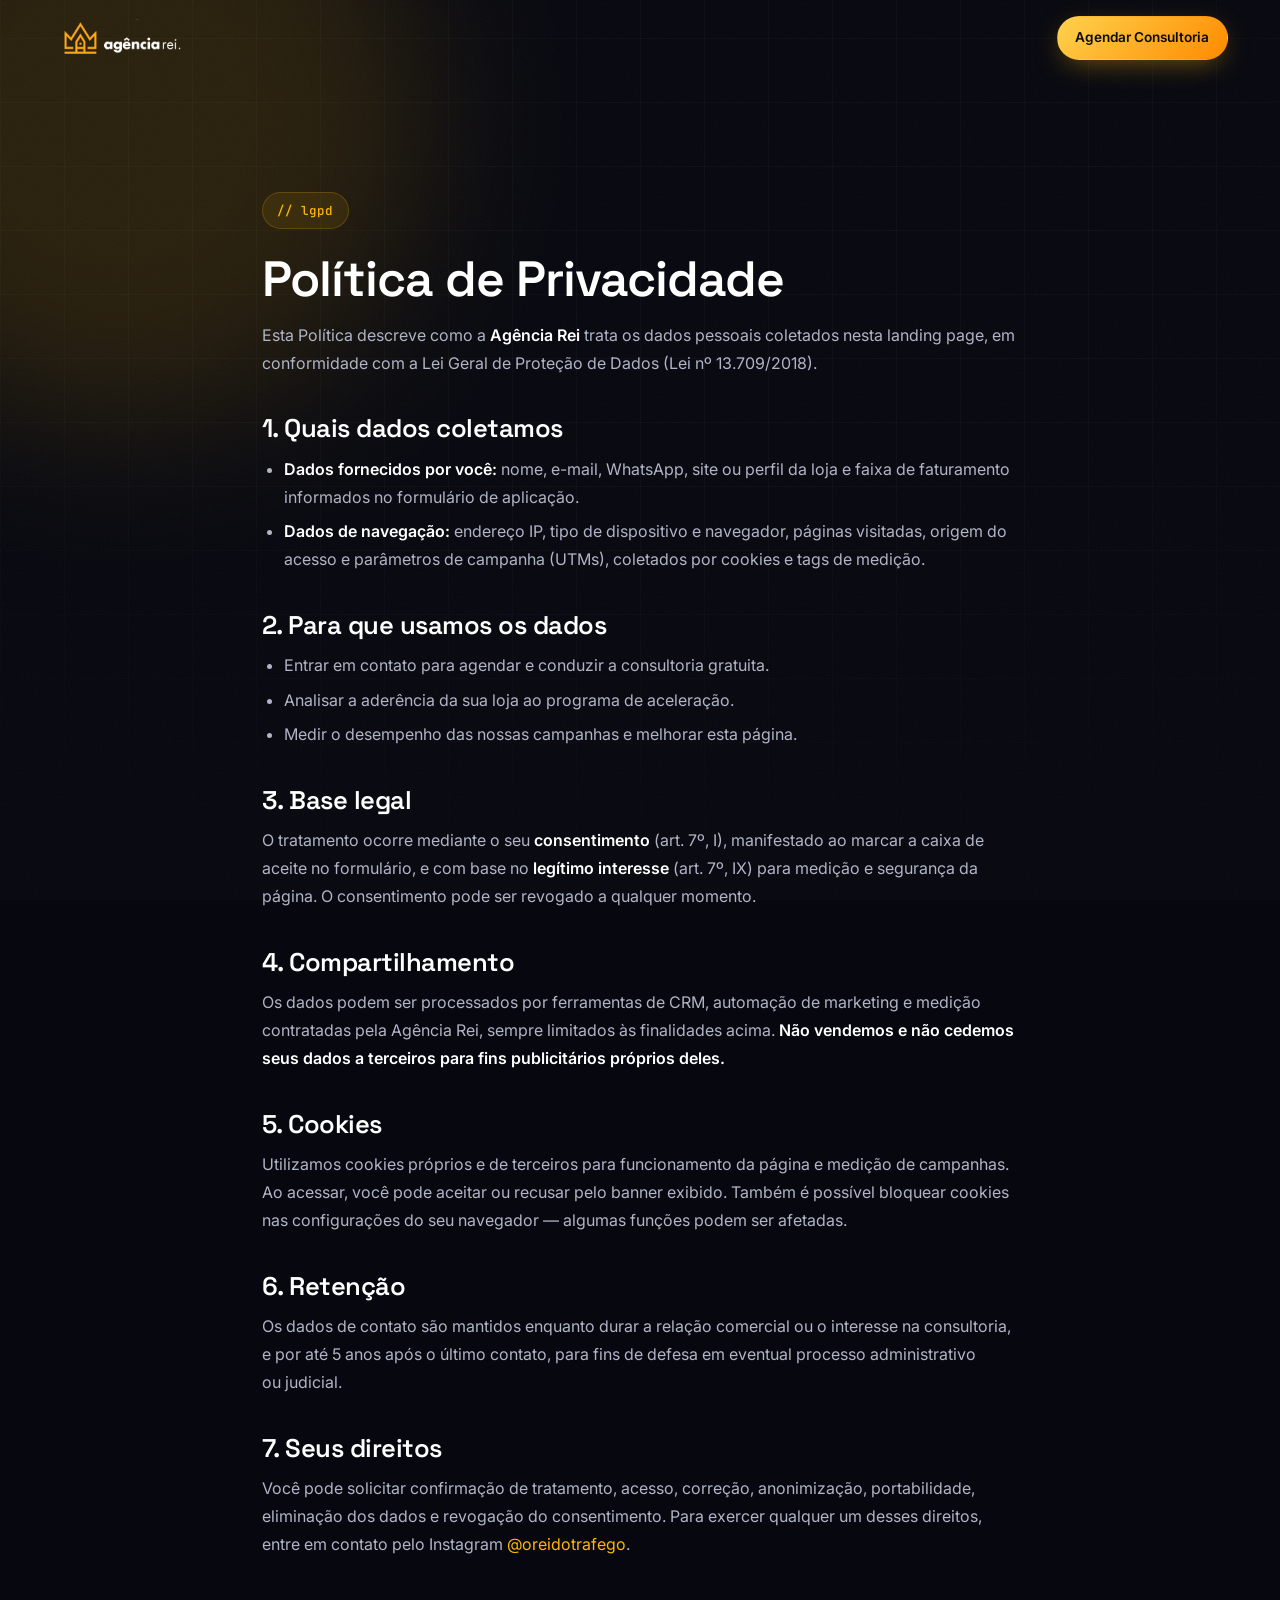
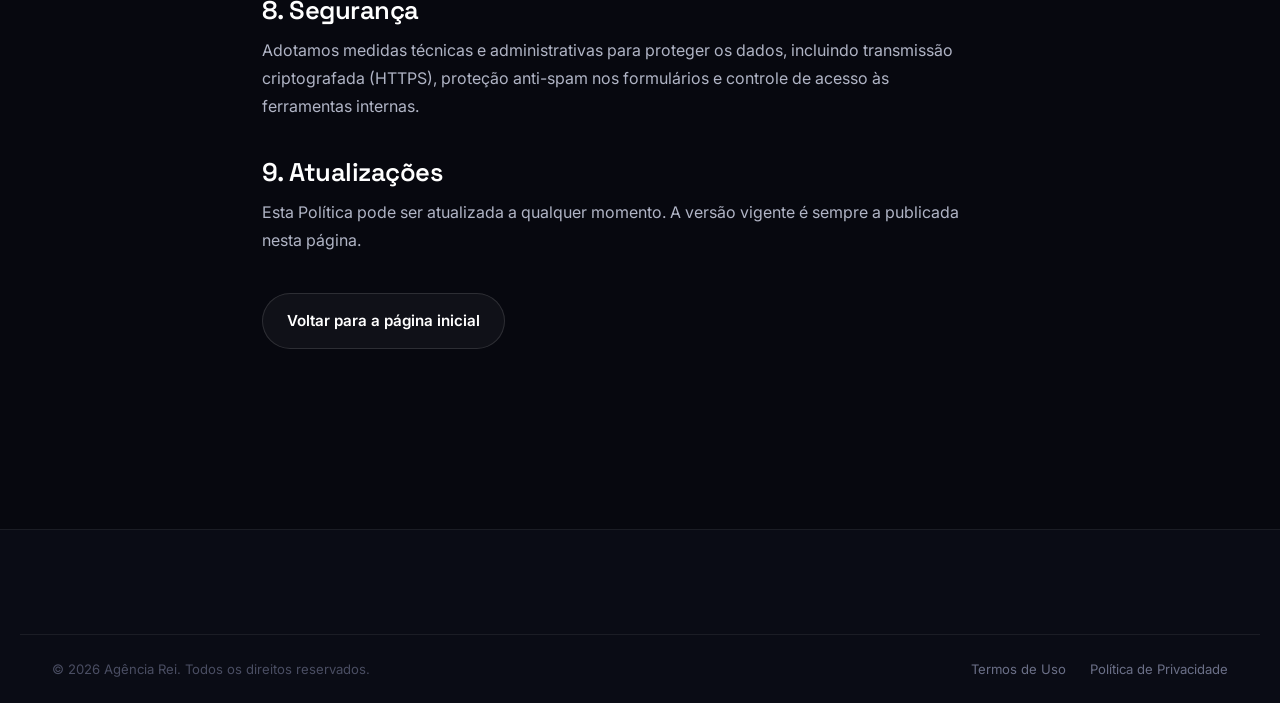
==== privacidade.html @ 8966f30b "Add files via upload" ====
<!DOCTYPE html>
<html lang="pt-BR" class="no-js">
<head>
<meta charset="UTF-8" />
<meta name="viewport" content="width=device-width, initial-scale=1.0, viewport-fit=cover" />
<meta name="theme-color" content="#07080F" />
<title>Política de Privacidade | Agência Rei</title>
<meta name="description" content="Política de Privacidade da Agência Rei, em conformidade com a LGPD (Lei nº 13.709/2018)." />
<meta name="robots" content="noindex, follow" />
<link rel="canonical" href="https://moda.agenciarei.com.br/privacidade.html" />
<link rel="icon" type="image/png" sizes="180x180" href="assets/img/favicon-180.png" />
<link rel="preconnect" href="https://fonts.googleapis.com" />
<link rel="preconnect" href="https://fonts.gstatic.com" crossorigin />
<link href="https://fonts.googleapis.com/css2?family=Space+Grotesk:wght@400;500;600;700&family=Inter:wght@300;400;500;600;700&family=JetBrains+Mono:wght@400;500&display=swap" rel="stylesheet" />
<link rel="stylesheet" href="assets/css/styles.css" />
<script>document.documentElement.classList.remove('no-js');</script>
<style>
  .legal { max-width: 820px; margin-inline: auto; }
  .legal h2 { font-size: clamp(1.2rem, 2.4vw, 1.6rem); margin: 2.4rem 0 .8rem; }
  .legal p, .legal li { line-height: 1.75; }
  .legal ul { list-style: disc; padding-left: 1.4rem; margin-top: .6rem; }
  .legal li { margin-bottom: .4rem; }
</style>
</head>
<body id="topo">

<div class="bg-layers" aria-hidden="true">
  <div class="bg-grid"></div>
  <div class="orb orb--gold"></div>
  <div class="bg-noise"></div>
</div>

<header class="nav" id="nav" data-state="scrolled">
  <div class="container nav__inner">
    <a class="nav__brand" href="index.html" aria-label="Agência Rei — início">
      <picture>
        <source srcset="assets/img/logo-agencia-rei.webp" type="image/webp" />
        <img src="assets/img/logo-agencia-rei.png" alt="Agência Rei" width="420" height="112" />
      </picture>
    </a>
    <a class="btn btn--primary btn--sm" data-cta="nav-legal" href="index.html#agendar">Agendar Consultoria</a>
  </div>
</header>

<main>
  <section class="section">
    <div class="container legal">
      <p class="eyebrow">// lgpd</p>
      <h1 class="h2">Política de Privacidade</h1>
      <p style="margin-top:1rem">Esta Política descreve como a <strong>Agência Rei</strong> trata os dados pessoais coletados nesta landing page, em conformidade com a Lei Geral de Proteção de Dados (Lei nº 13.709/2018).</p>

      <h2>1. Quais dados coletamos</h2>
      <ul>
        <li><strong>Dados fornecidos por você:</strong> nome, e-mail, WhatsApp, site ou perfil da loja e faixa de faturamento informados no formulário de aplicação.</li>
        <li><strong>Dados de navegação:</strong> endereço IP, tipo de dispositivo e navegador, páginas visitadas, origem do acesso e parâmetros de campanha (UTMs), coletados por cookies e tags de medição.</li>
      </ul>

      <h2>2. Para que usamos os dados</h2>
      <ul>
        <li>Entrar em contato para agendar e conduzir a consultoria gratuita.</li>
        <li>Analisar a aderência da sua loja ao programa de aceleração.</li>
        <li>Medir o desempenho das nossas campanhas e melhorar esta página.</li>
      </ul>

      <h2>3. Base legal</h2>
      <p>O tratamento ocorre mediante o seu <strong>consentimento</strong> (art. 7º, I), manifestado ao marcar a caixa de aceite no formulário, e com base no <strong>legítimo interesse</strong> (art. 7º, IX) para medição e segurança da página. O consentimento pode ser revogado a qualquer momento.</p>

      <h2>4. Compartilhamento</h2>
      <p>Os dados podem ser processados por ferramentas de CRM, automação de marketing e medição contratadas pela Agência Rei, sempre limitados às finalidades acima. <strong>Não vendemos e não cedemos seus dados a terceiros para fins publicitários próprios deles.</strong></p>

      <h2>5. Cookies</h2>
      <p>Utilizamos cookies próprios e de terceiros para funcionamento da página e medição de campanhas. Ao acessar, você pode aceitar ou recusar pelo banner exibido. Também é possível bloquear cookies nas configurações do seu navegador — algumas funções podem ser afetadas.</p>

      <h2>6. Retenção</h2>
      <p>Os dados de contato são mantidos enquanto durar a relação comercial ou o interesse na consultoria, e por até 5 anos após o último contato, para fins de defesa em eventual processo administrativo ou judicial.</p>

      <h2>7. Seus direitos</h2>
      <p>Você pode solicitar confirmação de tratamento, acesso, correção, anonimização, portabilidade, eliminação dos dados e revogação do consentimento. Para exercer qualquer um desses direitos, entre em contato pelo Instagram <a href="https://www.instagram.com/oreidotrafego" target="_blank" rel="noopener" style="color:var(--gold)">@oreidotrafego</a>.</p>

      <h2>8. Segurança</h2>
      <p>Adotamos medidas técnicas e administrativas para proteger os dados, incluindo transmissão criptografada (HTTPS), proteção anti-spam nos formulários e controle de acesso às ferramentas internas.</p>

      <h2>9. Atualizações</h2>
      <p>Esta Política pode ser atualizada a qualquer momento. A versão vigente é sempre a publicada nesta página.</p>

      <p style="margin-top:2.4rem"><a class="btn btn--ghost" href="index.html">Voltar para a página inicial</a></p>
    </div>
  </section>
</main>

<footer class="footer">
  <div class="container footer__bottom">
    <p>&copy; <span id="year">2026</span> Agência Rei. Todos os direitos reservados.</p>
    <div class="footer__legal">
      <a href="termos.html">Termos de Uso</a>
      <a href="privacidade.html">Política de Privacidade</a>
    </div>
  </div>
</footer>

<script src="assets/js/main.js" defer></script>
</body>
</html>
---- assets/css/styles.css ----
/* =========================================================
   Agência Rei — Acelerador de E-commerce de Moda Feminina
   Sistema visual: idvisual-agenciarei.vercel.app
   Dark-first · mobile-first · sem dependências externas
   ========================================================= */

:root {
  /* Backgrounds */
  --bg-base: #07080F;
  --bg-elevated: #0E1019;
  --bg-card: rgba(255, 255, 255, 0.025);
  --bg-card-hover: rgba(255, 255, 255, 0.045);
  --bg-glass: rgba(14, 16, 25, 0.65);

  /* Bordas */
  --border-subtle: rgba(255, 255, 255, 0.07);
  --border-mid: rgba(255, 255, 255, 0.12);
  --border-glow: rgba(255, 184, 0, 0.35);

  /* Texto */
  --text-primary: #FFFFFF;
  --text-secondary: #B0B4C5;
  --text-muted: #6B7088;
  --text-faded: #4A4E63;

  /* Marca */
  --gold: #FFB800;
  --gold-light: #FFD24D;
  --gold-dark: #FF8A00;

  /* Acentos */
  --violet: #7C3AED;
  --cyan: #06B6D4;
  --success: #10B981;
  --danger: #EF4444;

  /* Gradientes */
  --gradient-gold: linear-gradient(135deg, #FFD24D 0%, #FF8A00 100%);
  --gradient-text: linear-gradient(135deg, #FFD24D 0%, #FF8A00 50%, #FF6A00 100%);
  --gradient-card: linear-gradient(180deg, rgba(255,255,255,0.04) 0%, rgba(255,255,255,0.01) 100%);
  --gradient-border: linear-gradient(135deg, rgba(255,184,0,0.4), rgba(124,58,237,0.3), rgba(6,182,212,0.3));

  /* Sombras e brilhos */
  --shadow-sm: 0 1px 2px rgba(0,0,0,0.4);
  --shadow-md: 0 8px 24px rgba(0,0,0,0.4);
  --shadow-lg: 0 24px 60px rgba(0,0,0,0.5);
  --glow-gold: 0 0 40px rgba(255, 184, 0, 0.35), 0 0 80px rgba(255, 138, 0, 0.15);

  /* Espaçamento */
  --space-xs: 0.5rem;
  --space-sm: 1rem;
  --space-md: 1.5rem;
  --space-lg: 2.5rem;
  --space-xl: 4rem;
  --space-2xl: 6rem;
  --space-3xl: 9rem;

  /* Raios */
  --radius-sm: 8px;
  --radius-md: 14px;
  --radius-lg: 20px;
  --radius-xl: 28px;
  --radius-pill: 999px;

  /* Tipografia */
  --font-display: 'Space Grotesk', 'Inter', system-ui, sans-serif;
  --font-body: 'Inter', system-ui, -apple-system, sans-serif;
  --font-mono: 'JetBrains Mono', ui-monospace, monospace;

  /* Layout */
  --container-max: 1240px;
  --container-pad: clamp(1rem, 4vw, 2rem);

  /* Transições */
  --t-fast: 0.18s cubic-bezier(0.4, 0, 0.2, 1);
  --t-base: 0.32s cubic-bezier(0.4, 0, 0.2, 1);
  --t-slow: 0.6s cubic-bezier(0.4, 0, 0.2, 1);
}

/* ---------- Reset ---------- */
*, *::before, *::after { box-sizing: border-box; }
* { margin: 0; padding: 0; }

html {
  scroll-behavior: smooth;
  scroll-padding-top: 88px;
  -webkit-text-size-adjust: 100%;
}

body {
  font-family: var(--font-body);
  font-size: 1rem;
  line-height: 1.55;
  color: var(--text-secondary);
  background: var(--bg-base);
  overflow-x: hidden;          /* trava scroll horizontal em mobile */
  -webkit-font-smoothing: antialiased;
}

img, picture, video, canvas, svg { display: block; max-width: 100%; height: auto; }
input, button, select, textarea { font: inherit; color: inherit; }
a { color: inherit; text-decoration: none; }
ul, ol { list-style: none; }

::selection { background: rgba(255, 184, 0, 0.28); color: #fff; }

:focus-visible {
  outline: 2px solid var(--gold);
  outline-offset: 3px;
  border-radius: 4px;
}

.skip-link {
  position: absolute; left: -9999px; top: 0; z-index: 999;
  background: var(--gold); color: #0A0A0A; font-weight: 600;
  padding: .8rem 1.2rem; border-radius: 0 0 var(--radius-sm) 0;
}
.skip-link:focus { left: 0; }

.sr-only {
  position: absolute; width: 1px; height: 1px; padding: 0; margin: -1px;
  overflow: hidden; clip: rect(0 0 0 0); white-space: nowrap; border: 0;
}

/* ---------- Camadas de fundo ---------- */
.bg-layers {
  position: fixed; inset: 0; z-index: 0; pointer-events: none; overflow: hidden;
}
.bg-grid {
  position: absolute; inset: -10%;
  background-image:
    linear-gradient(rgba(255,255,255,.025) 1px, transparent 1px),
    linear-gradient(90deg, rgba(255,255,255,.025) 1px, transparent 1px);
  background-size: 64px 64px;
  -webkit-mask-image: radial-gradient(ellipse 80% 60% at 50% 30%, #000 40%, transparent 100%);
  mask-image: radial-gradient(ellipse 80% 60% at 50% 30%, #000 40%, transparent 100%);
  animation: grid-drift 60s linear infinite;
}
.orb {
  position: absolute; border-radius: 50%; filter: blur(80px); opacity: .5;
  animation: float-orb 22s ease-in-out infinite;
}
.orb--gold { width: 600px; height: 600px; top: -180px; left: -180px; background: rgba(255,184,0,.28); }
.orb--violet { width: 500px; height: 500px; top: 38%; right: -220px; background: rgba(124,58,237,.26); animation-delay: -7s; }
.orb--cyan { width: 450px; height: 450px; bottom: -160px; left: 35%; background: rgba(6,182,212,.2); animation-delay: -14s; }
.bg-noise {
  position: absolute; inset: 0; opacity: .035; mix-blend-mode: overlay;
  background-image: url("data:image/svg+xml,%3Csvg xmlns='http://www.w3.org/2000/svg' width='200' height='200'%3E%3Cfilter id='n'%3E%3CfeTurbulence type='fractalNoise' baseFrequency='.8' numOctaves='3'/%3E%3C/filter%3E%3Crect width='200' height='200' filter='url(%23n)'/%3E%3C/svg%3E");
}

@keyframes grid-drift { to { transform: translateY(64px); } }
@keyframes float-orb {
  0%, 100% { transform: translate(0, 0); }
  50% { transform: translate(24px, -32px); }
}

/* ---------- Layout ---------- */
.container {
  width: 100%;
  max-width: var(--container-max);
  margin-inline: auto;
  padding-inline: var(--container-pad);
}

main { position: relative; z-index: 1; }

.section { padding-block: clamp(3.5rem, 9vw, var(--space-3xl)); position: relative; }
.section--tight { padding-block: clamp(3rem, 7vw, var(--space-2xl)); }
.section--elevated { background: linear-gradient(180deg, transparent, rgba(14,16,25,.7) 12%, rgba(14,16,25,.7) 88%, transparent); }

.section__head { max-width: 760px; margin-bottom: clamp(2rem, 4vw, 3.2rem); }
.section__head--center { margin-inline: auto; text-align: center; }
.section__head .lead { margin-top: var(--space-md); }

/* ---------- Tipografia ---------- */
h1, h2, h3, h4 {
  font-family: var(--font-display);
  color: var(--text-primary);
  font-weight: 600;
  line-height: 1.05;
  letter-spacing: -0.02em;
  text-wrap: balance;          /* evita palavras órfãs nos títulos */
}

.h1 { font-size: clamp(2.3rem, 6vw, 4.4rem); }
.h2 { font-size: clamp(1.8rem, 4.2vw, 3.1rem); }
.h3 { font-size: clamp(1.15rem, 2vw, 1.4rem); line-height: 1.2; }

p { text-wrap: pretty; }       /* previne linhas com poucas palavras */

.lead {
  font-size: clamp(1rem, 1.6vw, 1.18rem);
  line-height: 1.6;
  color: var(--text-secondary);
  max-width: 620px;
}
.section__head--center .lead { margin-inline: auto; }

.grad-text {
  background: var(--gradient-text);
  -webkit-background-clip: text;
  background-clip: text;
  color: transparent;
}

strong { color: var(--text-primary); font-weight: 600; }

.eyebrow {
  display: inline-flex; align-items: center; gap: .5rem;
  font-family: var(--font-mono); font-size: .78rem; font-weight: 500;
  letter-spacing: .08em; text-transform: lowercase;
  color: var(--gold);
  background: rgba(255, 184, 0, .09);
  border: 1px solid rgba(255, 184, 0, .2);
  border-radius: var(--radius-pill);
  padding: .4rem .9rem;
  margin-bottom: var(--space-md);
}

/* ---------- Botões ---------- */
.btn {
  display: inline-flex; align-items: center; justify-content: center; gap: .6rem;
  font-family: var(--font-body); font-weight: 600; font-size: .95rem;
  padding: .875rem 1.5rem;
  min-height: 48px;            /* touch target */
  border: 1px solid transparent;
  border-radius: var(--radius-pill);
  cursor: pointer;
  text-align: center;
  transition: transform var(--t-base), box-shadow var(--t-base), background var(--t-base), border-color var(--t-base);
}
.btn:hover { transform: translateY(-2px); }
.btn:active { transform: translateY(0); }

.btn--primary {
  background: var(--gradient-gold);
  color: #0A0A0A;              /* nunca branco sobre o dourado */
  box-shadow: 0 8px 28px -8px rgba(255, 184, 0, .5);
}
.btn--primary:hover { box-shadow: 0 14px 36px -10px rgba(255, 184, 0, .62); }

.btn--ghost {
  background: rgba(255, 255, 255, .04);
  border-color: var(--border-mid);
  color: var(--text-primary);
}
.btn--ghost:hover { background: var(--bg-card-hover); border-color: var(--border-glow); }

.btn--sm { padding: .6rem 1.1rem; font-size: .85rem; min-height: 44px; }
.btn--lg { padding: 1.05rem 2rem; font-size: 1.02rem; min-height: 56px; }
.btn--block { width: 100%; }

/* ---------- Navbar ---------- */
.nav {
  position: sticky; top: 0; z-index: 100;
  background: transparent;
  transition: background var(--t-base), border-color var(--t-base), backdrop-filter var(--t-base);
  border-bottom: 1px solid transparent;
}
.nav[data-state="scrolled"] {
  background: var(--bg-glass);
  backdrop-filter: blur(16px);
  -webkit-backdrop-filter: blur(16px);
  border-bottom-color: var(--border-subtle);
}
.nav__inner {
  display: flex; align-items: center; justify-content: space-between; gap: var(--space-sm);
  min-height: 76px;
}
.nav__brand img { width: 148px; height: auto; }
.nav__menu { display: none; }
.nav__links { display: flex; align-items: center; gap: clamp(.8rem, 1.6vw, 1.6rem); }
.nav__links a {
  font-size: .9rem; color: var(--text-secondary);
  transition: color var(--t-fast);
  position: relative; padding-block: .4rem;
}
.nav__links a:hover, .nav__links a.is-active { color: var(--text-primary); }
.nav__links a.is-active::after {
  content: ""; position: absolute; left: 0; right: 0; bottom: -2px; height: 2px;
  background: var(--gradient-gold); border-radius: 2px;
}
.nav__toggle {
  display: inline-flex; flex-direction: column; justify-content: center; gap: 5px;
  width: 46px; height: 46px; padding: 0 10px;
  background: rgba(255,255,255,.04); border: 1px solid var(--border-mid);
  border-radius: var(--radius-sm); cursor: pointer;
}
.nav__toggle span {
  display: block; height: 2px; width: 100%; background: var(--text-primary); border-radius: 2px;
  transition: transform var(--t-base), opacity var(--t-base);
}
.nav.is-open .nav__toggle span:nth-child(1) { transform: translateY(7px) rotate(45deg); }
.nav.is-open .nav__toggle span:nth-child(2) { opacity: 0; }
.nav.is-open .nav__toggle span:nth-child(3) { transform: translateY(-7px) rotate(-45deg); }

.nav__drawer {
  display: none;
  position: absolute; left: 0; right: 0; top: 100%;
  background: var(--bg-glass);
  backdrop-filter: blur(18px); -webkit-backdrop-filter: blur(18px);
  border-top: 1px solid var(--border-subtle);
  border-bottom: 1px solid var(--border-subtle);
  padding: var(--space-sm) var(--container-pad) var(--space-md);
}
.nav.is-open .nav__drawer { display: block; }
.nav__drawer a {
  display: block; padding: .95rem .25rem; min-height: 48px;
  color: var(--text-secondary); border-bottom: 1px solid var(--border-subtle);
}
.nav__drawer a:last-of-type { border-bottom: 0; }
.nav__drawer .btn { margin-top: var(--space-sm); }

/* ---------- Hero ---------- */
.hero { padding-top: clamp(2.5rem, 6vw, 4.5rem); padding-bottom: clamp(3rem, 7vw, 6rem); }
/* No hero de duas colunas o título divide a largura: escala um pouco menor que o padrão da ID */
.hero .h1 { font-size: clamp(2.15rem, 4.6vw, 3.7rem); }
.hero__grid { display: grid; gap: 1.15rem; align-items: center; }

/* Mobile: a cena entra logo abaixo do H1, antes do subtítulo e dos CTAs.
   `display: contents` promove os filhos do bloco de texto a itens do grid,
   permitindo reordenar sem mexer na ordem do HTML (que serve ao desktop e ao SEO). */
.hero__text { display: contents; }
.hero__text > .eyebrow { order: 1; justify-self: start; margin-bottom: 0; }
.hero__text > .h1 { order: 2; }
.hero__media { order: 3; margin-block: .35rem; }
.hero__text > .hero__sub { order: 4; margin-top: 0; }
.hero__text > .hero__actions { order: 5; margin-top: .5rem; }
.hero__actions { display: flex; flex-wrap: wrap; gap: var(--space-sm); margin-top: var(--space-lg); }
.hero__sub { margin-top: var(--space-md); font-size: clamp(1rem, 1.5vw, 1.15rem); line-height: 1.65; max-width: 60ch; }

.hero__media { position: relative; }

/* Cena do hero: chapa (foto sem as bolsas) + recortes das bolsas por cima */
.hero__scene {
  position: relative;
  border-radius: var(--radius-xl);
  border: 1px solid var(--border-mid);
  box-shadow: var(--shadow-lg);
  overflow: hidden;
  perspective: 900px;
  transform: translateZ(0);
}
.hero__plate { width: 100%; aspect-ratio: 4 / 5; object-fit: cover; display: block; }

.hero__bag {
  position: absolute;
  left: var(--l);
  top: var(--t);
  width: var(--w);
  height: auto;
  transform:
    translate3d(var(--tx, 0px), var(--ty, 0px), 0)
    rotate(var(--rot, 0deg))
    scale(var(--sc, 1));
  transform-origin: center;
  will-change: transform;
  /* Volta suave à posição original quando o hero sai da tela */
  transition: transform .55s cubic-bezier(0.4, 0, 0.2, 1), filter .55s cubic-bezier(0.4, 0, 0.2, 1);
  filter: drop-shadow(0 var(--sh-y, 0px) var(--sh-b, 0px) rgba(7, 8, 15, var(--sh-a, 0)));
}
/* Enquanto o efeito está ativo o JS assume o controle quadro a quadro */
.hero__scene.is-floating .hero__bag { transition: none; }
.hero__badge {
  position: absolute; left: 50%; bottom: -22px; transform: translateX(-50%);
  display: flex; align-items: center; gap: .7rem;
  width: max-content; max-width: calc(100% - 2rem);
  background: var(--bg-glass);
  backdrop-filter: blur(16px); -webkit-backdrop-filter: blur(16px);
  border: 1px solid var(--border-mid);
  border-radius: var(--radius-pill);
  padding: .7rem 1.1rem;
  box-shadow: var(--shadow-md);
}
.hero__badge img { width: 26px; height: auto; }
.hero__badge span { font-family: var(--font-mono); font-size: .74rem; color: var(--text-secondary); letter-spacing: .04em; }

/* ---------- Cards ---------- */
.card {
  background: var(--gradient-card);
  border: 1px solid var(--border-subtle);
  border-radius: var(--radius-lg);
  padding: clamp(1.4rem, 2.4vw, 2rem);
  transition: transform var(--t-base), border-color var(--t-base), background var(--t-base);
  height: 100%;
}
.card:hover {
  transform: translateY(-4px);
  border-color: var(--border-glow);
  background: var(--bg-card-hover);
}
.card__text { margin-top: .7rem; font-size: .96rem; }

.grid { display: grid; gap: var(--space-md); }
.grid--3 { grid-template-columns: 1fr; }
.grid--2 { grid-template-columns: 1fr; }

/* ---------- Estatísticas ---------- */
.stat { text-align: left; }
.stat__num {
  font-family: var(--font-display); font-weight: 700;
  font-size: clamp(2.2rem, 5vw, 3.2rem); line-height: 1;
  background: var(--gradient-text);
  -webkit-background-clip: text; background-clip: text; color: transparent;
  letter-spacing: -0.02em;
}
.stat__label { margin-top: .8rem; font-size: .98rem; color: var(--text-secondary); }

/* ---------- Blocos de duas colunas ---------- */
.split { display: grid; gap: clamp(2rem, 4vw, 3.5rem); align-items: center; }
.split__media img {
  width: 100%; border-radius: var(--radius-lg);
  border: 1px solid var(--border-mid);
  box-shadow: var(--shadow-lg);
}
.split__media--square img { aspect-ratio: 1 / 1; object-fit: cover; }
.split__media--wide img { aspect-ratio: 16 / 10; object-fit: cover; }
/* Retrato (foto do CEO): não deixa a coluna da imagem esticar demais */
.split__media--portrait img { aspect-ratio: 4 / 5; object-fit: cover; max-width: 460px; margin-inline: auto; }

.prose > * + * { margin-top: var(--space-sm); }
.prose p { font-size: clamp(1rem, 1.4vw, 1.08rem); line-height: 1.7; }

/* Mobile: tag e título entram antes da imagem (mesma técnica do hero —
   reordenação por grid, sem duplicar conteúdo nem mexer na ordem do HTML) */
.split--intro-first { gap: 1rem; }
.split--intro-first .prose { display: contents; }
.split--intro-first .prose > * { margin-top: 0; }
.split--intro-first .prose > .eyebrow { order: 1; justify-self: start; margin-bottom: 0; }
.split--intro-first .prose > .h2 { order: 2; }
.split--intro-first .split__media { order: 3; margin-block: .4rem; }
.split--intro-first .prose > p { order: 4; }

/* ---------- Pilares ---------- */
.pillar { position: relative; overflow: hidden; }
.pillar__tag {
  font-family: var(--font-mono); font-size: .72rem; letter-spacing: .08em;
  color: var(--gold); text-transform: lowercase;
}
.pillar__title { margin-top: .45rem; }
.pillar::after {
  content: ""; position: absolute; inset: 0; border-radius: inherit; pointer-events: none;
  padding: 1px; background: var(--gradient-border);
  -webkit-mask: linear-gradient(#000 0 0) content-box, linear-gradient(#000 0 0);
  -webkit-mask-composite: xor; mask-composite: exclude;
  opacity: 0; transition: opacity var(--t-base);
}
.pillar:hover::after { opacity: 1; }

.note {
  margin-top: var(--space-lg);
  font-style: italic;
  color: var(--text-primary);
  font-size: clamp(1rem, 1.6vw, 1.15rem);
  border-left: 2px solid var(--gold);
  padding-left: var(--space-md);
}

/* ---------- Fluxo / timeline ---------- */
.steps { counter-reset: step; display: grid; gap: var(--space-sm); }
.step {
  display: grid; grid-template-columns: 44px 1fr; gap: var(--space-sm); align-items: start;
  background: var(--gradient-card);
  border: 1px solid var(--border-subtle);
  border-radius: var(--radius-md);
  padding: 1.1rem 1.2rem;
  transition: border-color var(--t-base), transform var(--t-base);
}
.step:hover { border-color: var(--border-glow); transform: translateX(4px); }
.step__n {
  counter-increment: step;
  display: grid; place-items: center;
  width: 44px; height: 44px; border-radius: var(--radius-pill);
  background: rgba(255, 184, 0, .1);
  border: 1px solid rgba(255, 184, 0, .28);
  font-family: var(--font-mono); font-size: .95rem; color: var(--gold);
}
.step__n::before { content: counter(step, decimal-leading-zero); }
.step__body h3 { font-size: 1.05rem; }
.step__body p { margin-top: .25rem; font-size: .95rem; }

/* ---------- Vídeos (facade leve do YouTube) ---------- */
.videos { display: grid; gap: var(--space-md); grid-template-columns: 1fr; }
/* No mobile os vídeos verticais ficariam altos demais em largura total */
.videos > .video { max-width: 340px; margin-inline: auto; width: 100%; }
.video {
  position: relative; width: 100%; overflow: hidden;
  border-radius: var(--radius-lg);
  border: 1px solid var(--border-mid);
  background: var(--bg-elevated);
  aspect-ratio: 16 / 9;
  cursor: pointer;
}
.video--short { aspect-ratio: 9 / 16; }
.video img { width: 100%; height: 100%; object-fit: cover; transition: transform var(--t-slow), opacity var(--t-base); }
.video:hover img { transform: scale(1.04); opacity: .82; }
.video iframe { position: absolute; inset: 0; width: 100%; height: 100%; border: 0; }
.video__play {
  position: absolute; inset: 0; display: grid; place-items: center;
  background: linear-gradient(180deg, rgba(7,8,15,.15), rgba(7,8,15,.55));
  border: 0; width: 100%; height: 100%; cursor: pointer; padding: 0;
}
.video__play span {
  display: grid; place-items: center;
  width: 68px; height: 68px; border-radius: var(--radius-pill);
  background: var(--gradient-gold);
  box-shadow: var(--glow-gold);
  transition: transform var(--t-base);
}
.video__play:hover span { transform: scale(1.08); }
.video__play svg { width: 26px; height: 26px; color: #0A0A0A; margin-left: 3px; }

/* ---------- Formulário ---------- */
.form-card {
  background: var(--bg-glass);
  backdrop-filter: blur(16px); -webkit-backdrop-filter: blur(16px);
  border: 1px solid var(--border-mid);
  border-radius: var(--radius-xl);
  padding: clamp(1.5rem, 3vw, 2.4rem);
  box-shadow: var(--shadow-lg);
}
.field { position: relative; margin-bottom: 1.1rem; }
.field input, .field select {
  width: 100%;
  background: rgba(255,255,255,.03);
  border: 1px solid var(--border-mid);
  border-radius: var(--radius-md);
  padding: 1.5rem .95rem .6rem;
  color: var(--text-primary);
  transition: border-color var(--t-base), box-shadow var(--t-base), background var(--t-base);
}
.field select { appearance: none; padding-right: 2.4rem; }
.field select:not(.has-value) { color: transparent; }
.field__arrow { position: absolute; right: 1rem; top: 1.5rem; width: 16px; height: 16px; color: var(--text-muted); pointer-events: none; }
.field input::placeholder { color: transparent; }
.field label {
  position: absolute; left: .98rem; top: 1.15rem;
  color: var(--text-muted); font-size: .98rem; pointer-events: none;
  transform-origin: left top;
  transition: transform var(--t-fast), color var(--t-fast);
}
.field input:focus, .field select:focus {
  outline: none;
  border-color: var(--border-glow);
  background: rgba(255,255,255,.05);
  box-shadow: 0 0 0 4px rgba(255, 184, 0, .1);
}
.field input:focus + label,
.field input:not(:placeholder-shown) + label,
.field select:focus + label,
.field select.has-value + label {
  transform: translateY(-.68rem) scale(.76);
  color: var(--gold);
}
.field--error input, .field--error select { border-color: var(--danger); }
.field--ok input, .field--ok select { border-color: rgba(16, 185, 129, .5); }
.field__msg { display: none; margin-top: .4rem; font-size: .8rem; color: var(--danger); }
.field--error .field__msg { display: block; }

.hp { position: absolute; left: -9999px; width: 1px; height: 1px; overflow: hidden; }

.consent {
  display: flex; gap: .7rem; align-items: flex-start;
  font-size: .84rem; color: var(--text-muted);
  margin: .4rem 0 1.2rem;
  cursor: pointer;
}
.consent input {
  flex: 0 0 auto; width: 20px; height: 20px; margin-top: .1rem;
  accent-color: var(--gold);
}
.consent a { color: var(--gold); text-decoration: underline; }
.consent--error { color: var(--danger); }

.form-note { margin-top: 1rem; font-size: .78rem; color: var(--text-faded); text-align: center; }
.form-alert {
  display: none; margin-bottom: 1rem; padding: .9rem 1rem;
  border-radius: var(--radius-md); font-size: .9rem;
  background: rgba(239, 68, 68, .12); border: 1px solid rgba(239, 68, 68, .35); color: #FCA5A5;
}
.form-alert.is-visible { display: block; }

.form-ok { display: none; text-align: center; padding: 1.5rem .5rem; }
.form-ok__ic {
  width: 64px; height: 64px; border-radius: var(--radius-pill);
  display: grid; place-items: center; margin: 0 auto 1.2rem;
  background: var(--gradient-gold); box-shadow: var(--glow-gold);
}
.form-ok__ic svg { width: 30px; height: 30px; color: #0A0A0A; }
.form-ok p { margin-top: .6rem; }
.is-sent .form-fields { display: none; }
.is-sent .form-ok { display: block; }

/* ---------- Rodapé ---------- */
.footer {
  position: relative; z-index: 1;
  border-top: 1px solid var(--border-subtle);
  background: rgba(14, 16, 25, .6);
  padding-block: clamp(2.5rem, 5vw, 4rem) var(--space-md);
  margin-top: var(--space-xl);
}
.footer__grid { display: grid; gap: var(--space-lg); }
.footer__brand img { width: 168px; }
.footer__brand p { margin-top: var(--space-sm); font-size: .92rem; max-width: 40ch; }
.footer h3 {
  font-family: var(--font-mono); font-size: .76rem; font-weight: 500;
  letter-spacing: .08em; text-transform: lowercase; color: var(--gold);
  margin-bottom: var(--space-sm);
}
.footer__col a {
  display: block; padding: .42rem 0; font-size: .92rem; color: var(--text-secondary);
  transition: color var(--t-fast), transform var(--t-fast);
}
.footer__col a:hover { color: var(--gold); transform: translateX(3px); }
.footer__bottom {
  margin-top: var(--space-lg); padding-top: var(--space-md);
  border-top: 1px solid var(--border-subtle);
  display: flex; flex-wrap: wrap; gap: .6rem var(--space-md);
  justify-content: space-between; align-items: center;
  font-size: .82rem; color: var(--text-faded);
}
.footer__legal { display: flex; flex-wrap: wrap; gap: var(--space-md); }
.footer__legal a { color: var(--text-muted); }
.footer__legal a:hover { color: var(--gold); }

/* ---------- CTA fixo no mobile ---------- */
.sticky-cta {
  position: fixed; left: 0; right: 0; bottom: 0; z-index: 90;
  padding: .7rem var(--container-pad) calc(.7rem + env(safe-area-inset-bottom));
  background: var(--bg-glass);
  backdrop-filter: blur(16px); -webkit-backdrop-filter: blur(16px);
  border-top: 1px solid var(--border-subtle);
  transform: translateY(110%);
  transition: transform var(--t-base);
}
.sticky-cta.is-visible { transform: translateY(0); }

/* ---------- Cookies ---------- */
.cookie {
  /* fica acima do CTA fixo no mobile para não cobrir nenhum botão de conversão */
  position: fixed; left: var(--container-pad); right: var(--container-pad);
  bottom: calc(78px + env(safe-area-inset-bottom));
  z-index: 95;
  max-width: 560px; margin-inline: auto;
  background: var(--bg-glass);
  backdrop-filter: blur(18px); -webkit-backdrop-filter: blur(18px);
  border: 1px solid var(--border-mid);
  border-radius: var(--radius-lg);
  padding: 1rem 1.1rem;
  box-shadow: var(--shadow-lg);
  display: grid; gap: .8rem;
}
.cookie[hidden] { display: none; }
.cookie p { font-size: .84rem; color: var(--text-secondary); }
.cookie a { color: var(--gold); text-decoration: underline; }
.cookie__actions { display: flex; gap: .6rem; flex-wrap: wrap; }
.cookie__actions .btn { flex: 1 1 auto; }

/* ---------- Reveal (coreografia de entrada) ---------- */
.reveal {
  opacity: 0; transform: translateY(24px);
  transition: opacity var(--t-slow), transform var(--t-slow);
}
.reveal.in-view { opacity: 1; transform: none; }
.reveal[data-delay="1"] { transition-delay: .09s; }
.reveal[data-delay="2"] { transition-delay: .18s; }
.reveal[data-delay="3"] { transition-delay: .27s; }
.reveal[data-delay="4"] { transition-delay: .36s; }
.reveal[data-delay="5"] { transition-delay: .45s; }

/* Sem JS, o conteúdo aparece normalmente */
.no-js .reveal { opacity: 1; transform: none; }

/* ---------- Breakpoints ---------- */
@media (min-width: 640px) {
  .grid--2 { grid-template-columns: repeat(2, 1fr); }
  .videos { grid-template-columns: repeat(2, 1fr); }
  .cookie { display: flex; align-items: center; justify-content: space-between; max-width: 720px; }
  .cookie__actions .btn { flex: 0 0 auto; }
  .cookie p { font-size: .82rem; }
}

@media (min-width: 900px) {
  .nav__menu { display: flex; align-items: center; gap: var(--space-md); }
  .nav__toggle, .nav__drawer { display: none !important; }
  .grid--3 { grid-template-columns: repeat(3, 1fr); }

  /* Desktop: volta às duas colunas, com o texto como bloco único */
  .hero__grid { grid-template-columns: 1.05fr .95fr; gap: clamp(2rem, 5vw, 4rem); }
  .hero__text { display: block; }
  .hero__text > .eyebrow { margin-bottom: var(--space-md); }
  .hero__text > .hero__sub { margin-top: var(--space-md); }
  .hero__text > .hero__actions { margin-top: var(--space-lg); }
  .hero__media { order: 0; margin-block: 0; }
  .split { grid-template-columns: 1fr 1fr; }
  .split--reverse .split__media { order: 2; }

  /* Desktop: bloco de texto volta a ser um bloco só, ao lado da imagem */
  .split--intro-first { gap: clamp(2rem, 4vw, 3.5rem); }
  .split--intro-first .prose { display: block; }
  .split--intro-first .prose > * + * { margin-top: var(--space-sm); }
  .split--intro-first .prose > .eyebrow { margin-bottom: var(--space-md); }
  .split--intro-first .split__media { order: 0; margin-block: 0; }
  .steps { grid-template-columns: repeat(2, 1fr); gap: var(--space-md); }
  .videos { grid-template-columns: repeat(3, 1fr); align-items: start; }
  .footer__grid { grid-template-columns: 1.4fr 1fr 1fr; }
  .sticky-cta { display: none; }
  /* Sem CTA fixo no desktop, o aviso encosta no canto e libera o centro da tela */
  .cookie { left: auto; right: 1.4rem; bottom: 1.4rem; margin-inline: 0; max-width: 520px; }
}

@media (min-width: 1120px) {
  .hero__grid { grid-template-columns: 1.1fr .9fr; gap: 4.5rem; }
}

/* ---------- Acessibilidade: movimento reduzido ---------- */
@media (prefers-reduced-motion: reduce) {
  html { scroll-behavior: auto; }
  *, *::before, *::after {
    animation-duration: .001ms !important;
    animation-iteration-count: 1 !important;
    transition-duration: .001ms !important;
  }
  .reveal { opacity: 1; transform: none; }
}
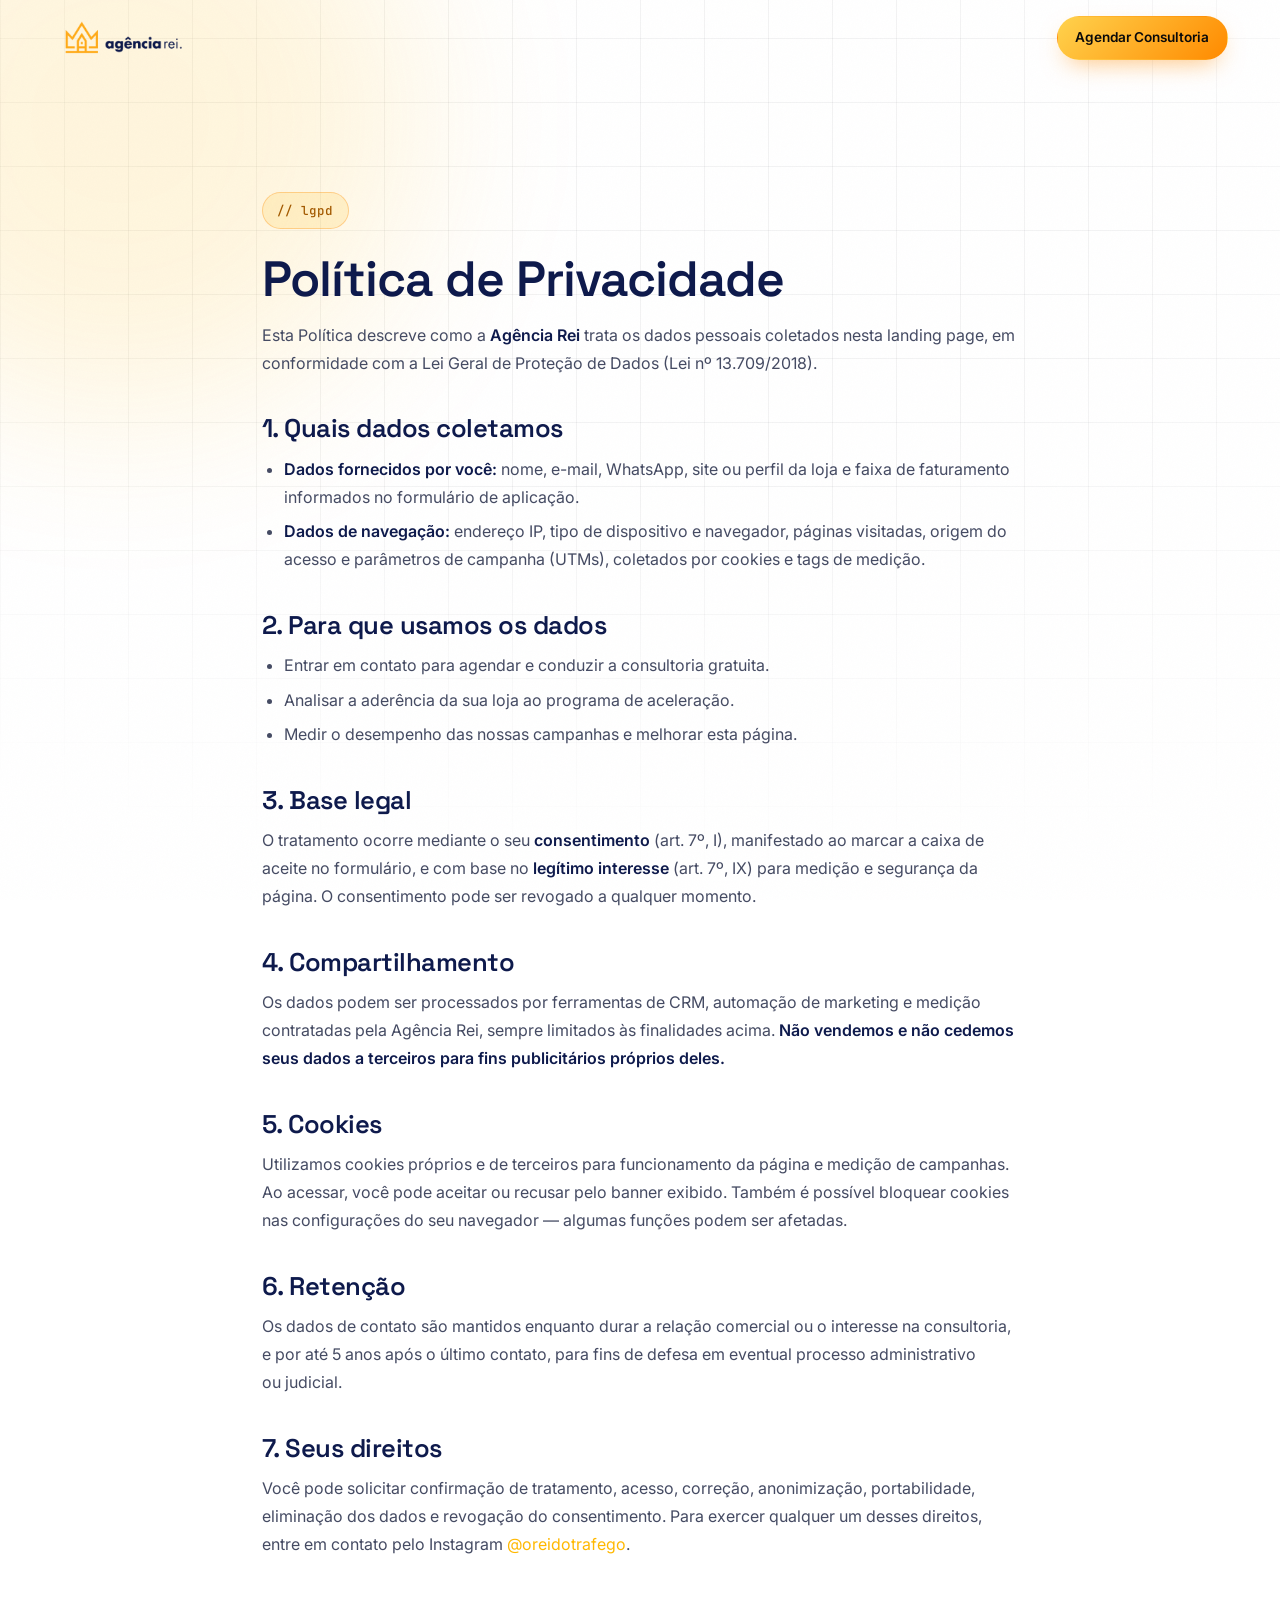
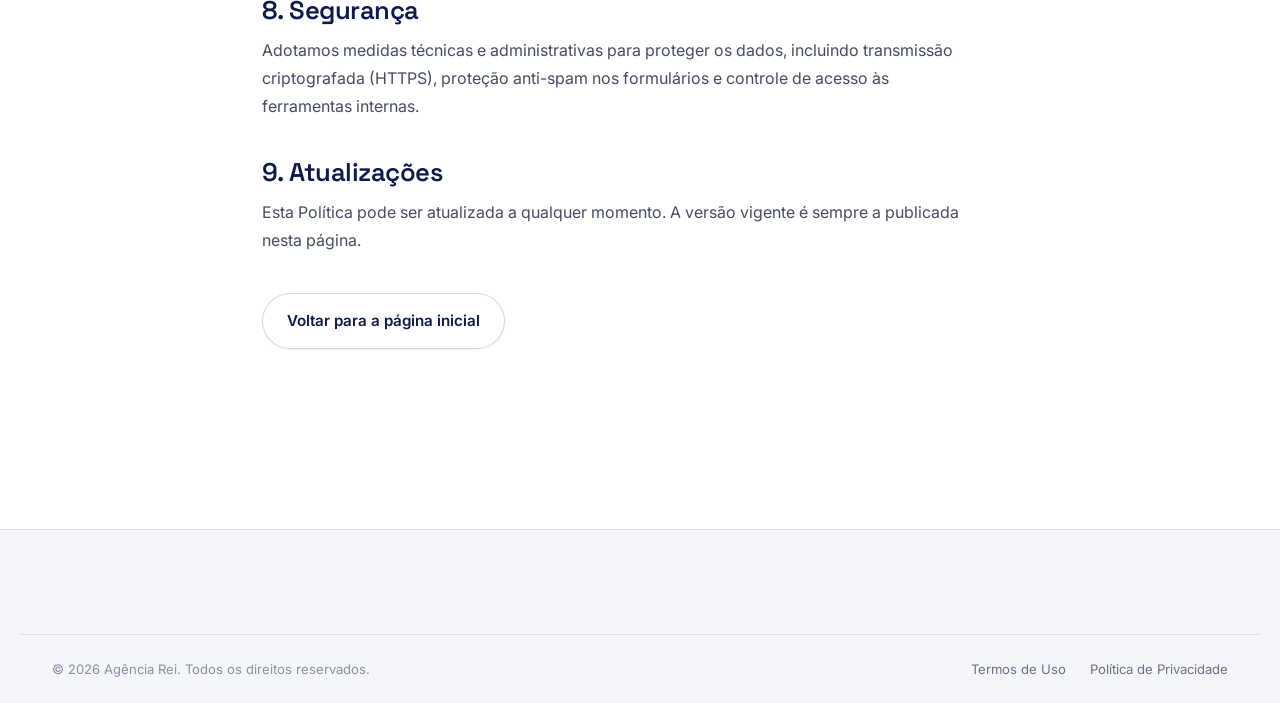
==== commit c14c26b0: "Add files via upload" ====
--- a/privacidade.html
+++ b/privacidade.html
@@ -1,9 +1,9 @@
 <!DOCTYPE html>
-<html lang="pt-BR" class="no-js">
+<html lang="pt-BR" class="no-js" data-theme="light">
 <head>
 <meta charset="UTF-8" />
 <meta name="viewport" content="width=device-width, initial-scale=1.0, viewport-fit=cover" />
-<meta name="theme-color" content="#07080F" />
+<meta name="theme-color" content="#FFFFFF" />
 <title>Política de Privacidade | Agência Rei</title>
 <meta name="description" content="Política de Privacidade da Agência Rei, em conformidade com a LGPD (Lei nº 13.709/2018)." />
 <meta name="robots" content="noindex, follow" />
@@ -12,7 +12,8 @@
 <link rel="preconnect" href="https://fonts.googleapis.com" />
 <link rel="preconnect" href="https://fonts.gstatic.com" crossorigin />
 <link href="https://fonts.googleapis.com/css2?family=Space+Grotesk:wght@400;500;600;700&family=Inter:wght@300;400;500;600;700&family=JetBrains+Mono:wght@400;500&display=swap" rel="stylesheet" />
-<link rel="stylesheet" href="assets/css/styles.css" />
+<link rel="stylesheet" href="assets/css/styles.css" />
+<link rel="stylesheet" href="assets/css/theme-light.css" />
 <script>document.documentElement.classList.remove('no-js');</script>
 <style>
   .legal { max-width: 820px; margin-inline: auto; }
@@ -34,8 +35,8 @@
   <div class="container nav__inner">
     <a class="nav__brand" href="index.html" aria-label="Agência Rei — início">
       <picture>
-        <source srcset="assets/img/logo-agencia-rei.webp" type="image/webp" />
-        <img src="assets/img/logo-agencia-rei.png" alt="Agência Rei" width="420" height="112" />
+        <source srcset="assets/img/logo-agencia-rei-light.webp" type="image/webp" />
+        <img src="assets/img/logo-agencia-rei-light.png" alt="Agência Rei" width="420" height="112" />
       </picture>
     </a>
     <a class="btn btn--primary btn--sm" data-cta="nav-legal" href="index.html#agendar">Agendar Consultoria</a>
--- a/assets/css/theme-light.css
+++ b/assets/css/theme-light.css
@@ -0,0 +1,164 @@
+/* =========================================================
+   TEMA CLARO (teste) — fundo branco
+   Carregue depois de styles.css e adicione data-theme="light"
+   na tag <html>. Sem o atributo, este arquivo é inerte.
+
+   Não é uma inversão automática: o dourado da marca perde
+   contraste sobre branco, então texto e bordas usam tons mais
+   fechados do próprio âmbar, e o gradiente dos botões (com
+   texto #0A0A0A) é mantido igual ao da identidade.
+   ========================================================= */
+
+:root[data-theme="light"] {
+  /* Fundos */
+  --bg-base: #FFFFFF;
+  --bg-elevated: #F5F6FA;
+  --bg-card: #FFFFFF;
+  --bg-card-hover: #FFFFFF;
+  --bg-glass: rgba(255, 255, 255, 0.82);
+
+  /* Bordas */
+  --border-subtle: rgba(14, 16, 25, 0.09);
+  --border-mid: rgba(14, 16, 25, 0.16);
+  --border-glow: rgba(255, 138, 0, 0.55);
+
+  /* Texto — a navy da marca como tinta principal */
+  --text-primary: #0E1A4C;
+  --text-secondary: #454B63;
+  --text-muted: #6B7088;
+  --text-faded: #8A8FA3;
+
+  /* Âmbar fechado para texto pequeno sobre branco (contraste AA) */
+  --gold-ink: #A35A00;
+
+  /* Gradientes */
+  --gradient-card: linear-gradient(180deg, #FFFFFF 0%, #FBFBFD 100%);
+  --gradient-text: linear-gradient(135deg, #FF9500 0%, #F06400 55%, #D94A00 100%);
+  --gradient-border: linear-gradient(135deg, rgba(255,138,0,.55), rgba(124,58,237,.28), rgba(6,182,212,.28));
+
+  /* Sombras suaves — as do tema escuro ficam pesadas no branco */
+  --shadow-sm: 0 1px 2px rgba(14, 26, 76, .06);
+  --shadow-md: 0 10px 26px -12px rgba(14, 26, 76, .18);
+  --shadow-lg: 0 28px 60px -28px rgba(14, 26, 76, .28);
+  --glow-gold: 0 0 34px rgba(255, 138, 0, .28);
+}
+
+/* ---------- Camadas de fundo ---------- */
+:root[data-theme="light"] .bg-grid {
+  background-image:
+    linear-gradient(rgba(14, 16, 25, .05) 1px, transparent 1px),
+    linear-gradient(90deg, rgba(14, 16, 25, .05) 1px, transparent 1px);
+}
+:root[data-theme="light"] .orb { opacity: .38; filter: blur(90px); }
+:root[data-theme="light"] .orb--gold { background: rgba(255, 184, 0, .35); }
+:root[data-theme="light"] .orb--violet { background: rgba(124, 58, 237, .16); }
+:root[data-theme="light"] .orb--cyan { background: rgba(6, 182, 212, .14); }
+:root[data-theme="light"] .bg-noise { opacity: .022; mix-blend-mode: multiply; }
+
+/* ---------- Elementos de marca ---------- */
+:root[data-theme="light"] .eyebrow {
+  color: var(--gold-ink);
+  background: rgba(255, 184, 0, .14);
+  border-color: rgba(255, 138, 0, .32);
+}
+:root[data-theme="light"] .pillar__tag,
+:root[data-theme="light"] .footer h3 { color: var(--gold-ink); }
+
+:root[data-theme="light"] ::selection { background: rgba(255, 149, 0, .3); color: var(--text-primary); }
+
+/* ---------- Navbar ---------- */
+:root[data-theme="light"] .nav[data-state="scrolled"] {
+  background: rgba(255, 255, 255, .85);
+  box-shadow: 0 1px 0 rgba(14, 16, 25, .06);
+}
+:root[data-theme="light"] .nav__toggle {
+  background: #FFFFFF;
+  border-color: var(--border-mid);
+  box-shadow: var(--shadow-sm);
+}
+:root[data-theme="light"] .nav__toggle span { background: var(--text-primary); }
+:root[data-theme="light"] .nav__drawer { background: rgba(255, 255, 255, .96); }
+
+/* O logo troca no HTML (logo-agencia-rei-light: coroa dourada + texto navy),
+   nunca por filtro de cor. */
+
+/* A cena do hero é uma foto de estúdio clara: no tema claro a moldura
+   escura some e a peça se integra ao fundo branco. */
+:root[data-theme="light"] .hero__scene {
+  border-color: rgba(14, 16, 25, .1);
+  box-shadow: var(--shadow-lg);
+}
+
+/* ---------- Superfícies ---------- */
+:root[data-theme="light"] .section--elevated {
+  background: linear-gradient(180deg, transparent, var(--bg-elevated) 10%, var(--bg-elevated) 90%, transparent);
+}
+:root[data-theme="light"] .card {
+  background: var(--gradient-card);
+  border-color: var(--border-subtle);
+  box-shadow: var(--shadow-sm);
+}
+:root[data-theme="light"] .card:hover {
+  border-color: var(--border-glow);
+  box-shadow: var(--shadow-md);
+}
+:root[data-theme="light"] .step { background: #FFFFFF; box-shadow: var(--shadow-sm); }
+:root[data-theme="light"] .step__n {
+  background: rgba(255, 184, 0, .16);
+  border-color: rgba(255, 138, 0, .4);
+  color: var(--gold-ink);
+}
+:root[data-theme="light"] .note { color: var(--text-primary); border-left-color: var(--gold-dark); }
+
+:root[data-theme="light"] .hero__badge,
+:root[data-theme="light"] .form-card,
+:root[data-theme="light"] .cookie {
+  background: rgba(255, 255, 255, .92);
+  border-color: var(--border-mid);
+}
+:root[data-theme="light"] .sticky-cta {
+  background: rgba(255, 255, 255, .92);
+  border-top-color: var(--border-subtle);
+}
+
+/* ---------- Botões ---------- */
+:root[data-theme="light"] .btn--ghost {
+  background: #FFFFFF;
+  border-color: var(--border-mid);
+  color: var(--text-primary);
+  box-shadow: var(--shadow-sm);
+}
+:root[data-theme="light"] .btn--ghost:hover { background: #FBFBFD; border-color: var(--border-glow); }
+:root[data-theme="light"] .btn--primary { box-shadow: 0 10px 26px -10px rgba(255, 138, 0, .6); }
+
+/* ---------- Formulário ---------- */
+:root[data-theme="light"] .field input,
+:root[data-theme="light"] .field select {
+  background: #FFFFFF;
+  border-color: var(--border-mid);
+}
+:root[data-theme="light"] .field input:focus,
+:root[data-theme="light"] .field select:focus {
+  background: #FFFFFF;
+  border-color: var(--gold-dark);
+  box-shadow: 0 0 0 4px rgba(255, 138, 0, .14);
+}
+:root[data-theme="light"] .field input:focus + label,
+:root[data-theme="light"] .field input:not(:placeholder-shown) + label,
+:root[data-theme="light"] .field select:focus + label,
+:root[data-theme="light"] .field select.has-value + label { color: var(--gold-ink); }
+:root[data-theme="light"] .consent a,
+:root[data-theme="light"] .cookie a,
+:root[data-theme="light"] .footer__col a:hover,
+:root[data-theme="light"] .nav__links a.is-active { color: var(--gold-ink); }
+:root[data-theme="light"] .form-alert {
+  background: rgba(239, 68, 68, .08);
+  border-color: rgba(239, 68, 68, .3);
+  color: #B42318;
+}
+
+/* ---------- Rodapé ---------- */
+:root[data-theme="light"] .footer {
+  background: var(--bg-elevated);
+  border-top-color: var(--border-subtle);
+}
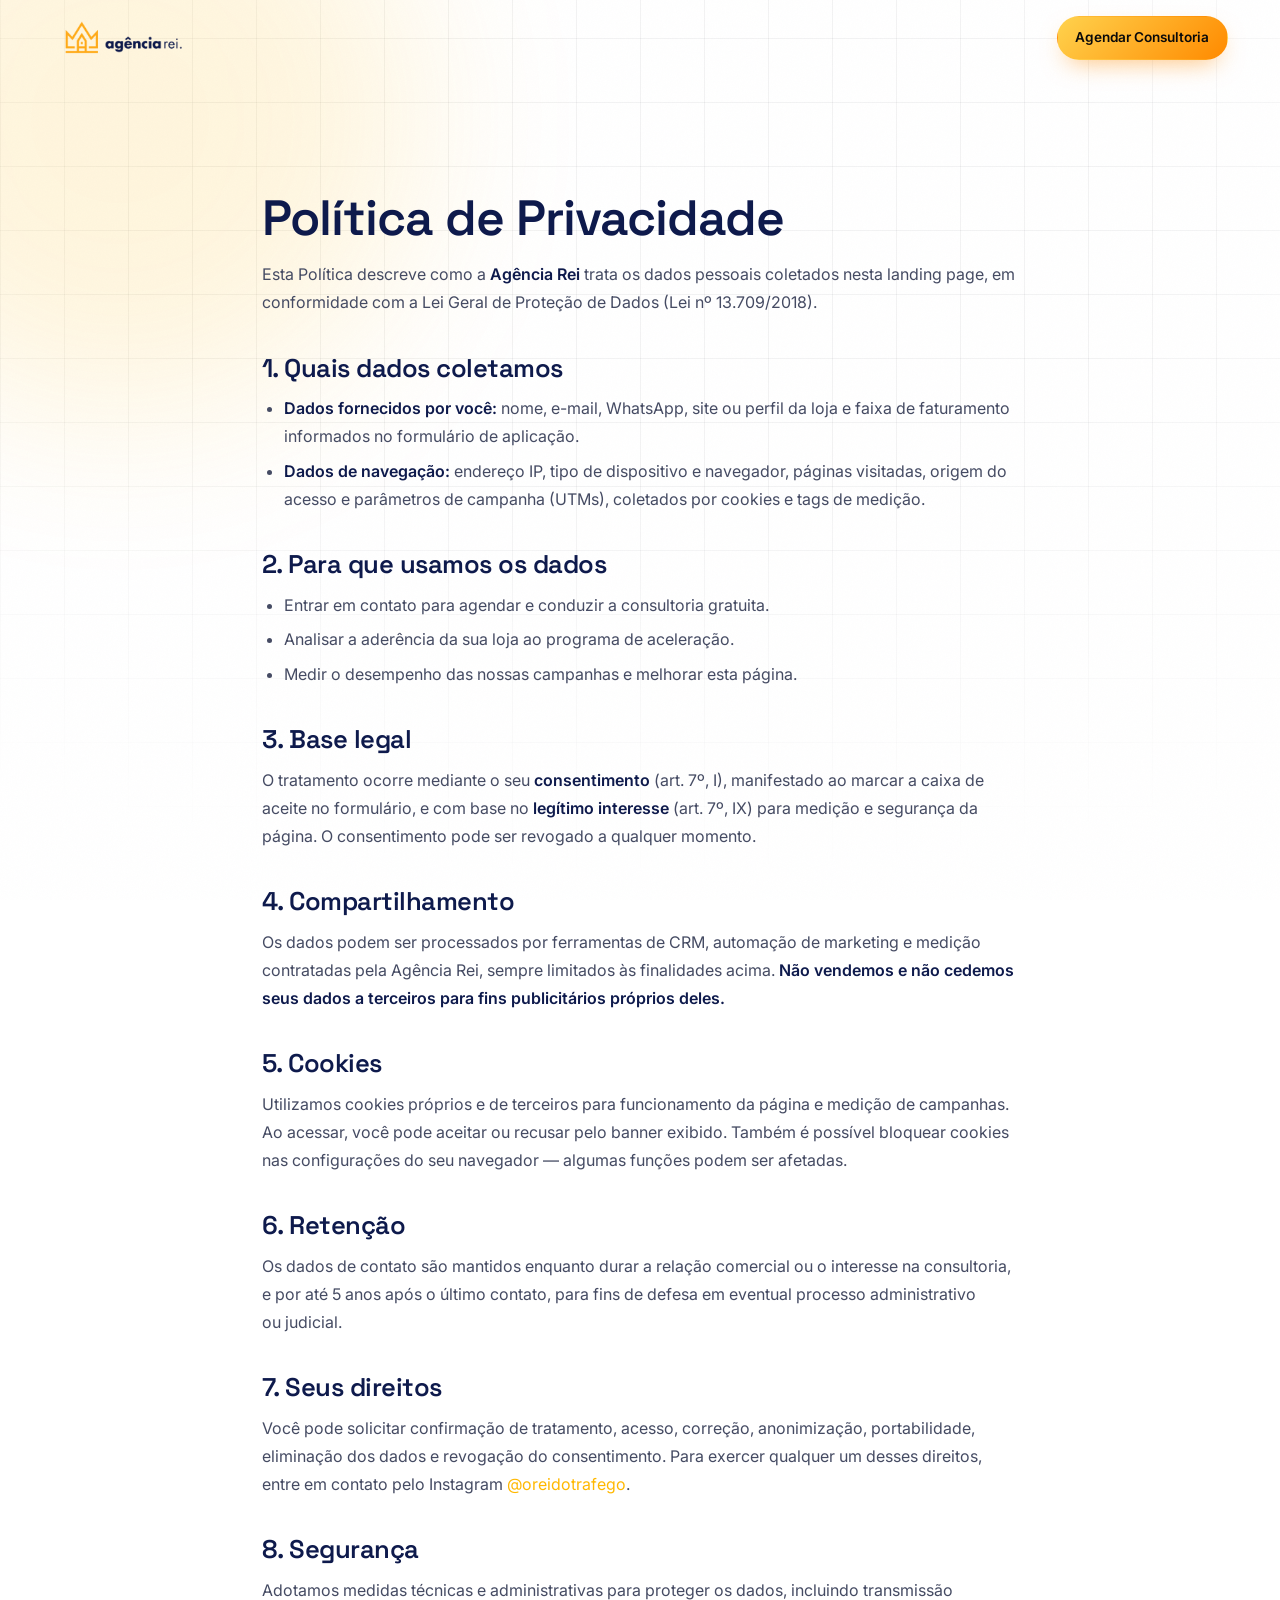
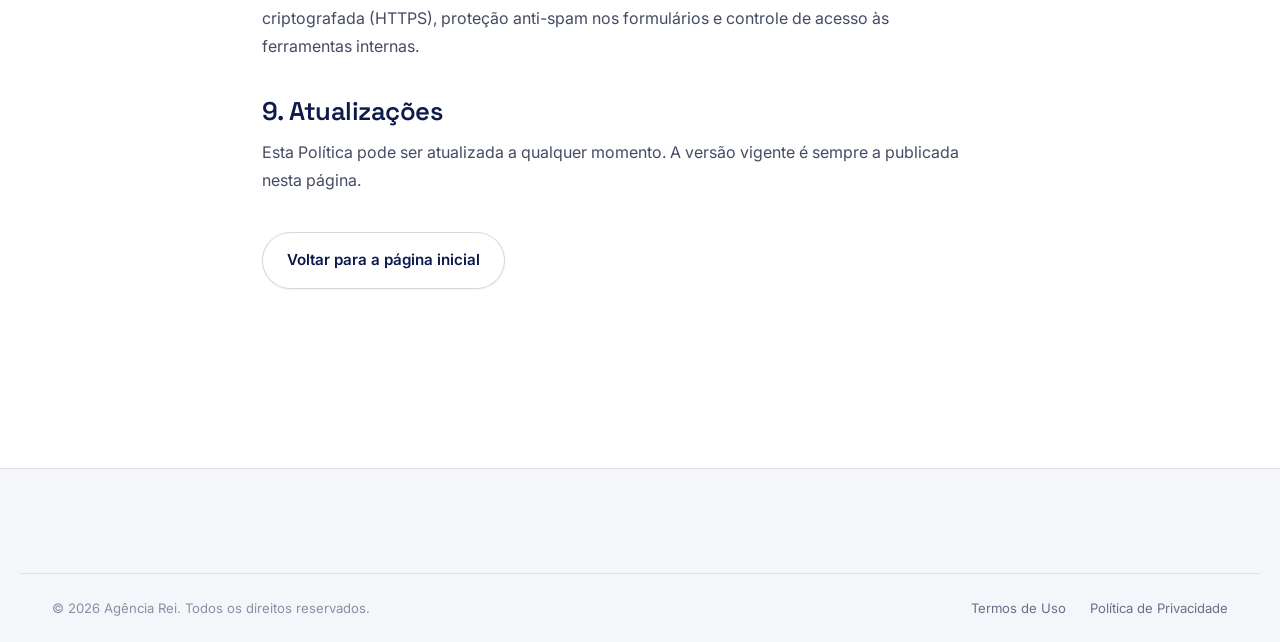
==== commit d61aed79: "Add files via upload" ====
--- a/privacidade.html
+++ b/privacidade.html
@@ -46,7 +46,6 @@
 <main>
   <section class="section">
     <div class="container legal">
-      <p class="eyebrow">// lgpd</p>
       <h1 class="h2">Política de Privacidade</h1>
       <p style="margin-top:1rem">Esta Política descreve como a <strong>Agência Rei</strong> trata os dados pessoais coletados nesta landing page, em conformidade com a Lei Geral de Proteção de Dados (Lei nº 13.709/2018).</p>
 
